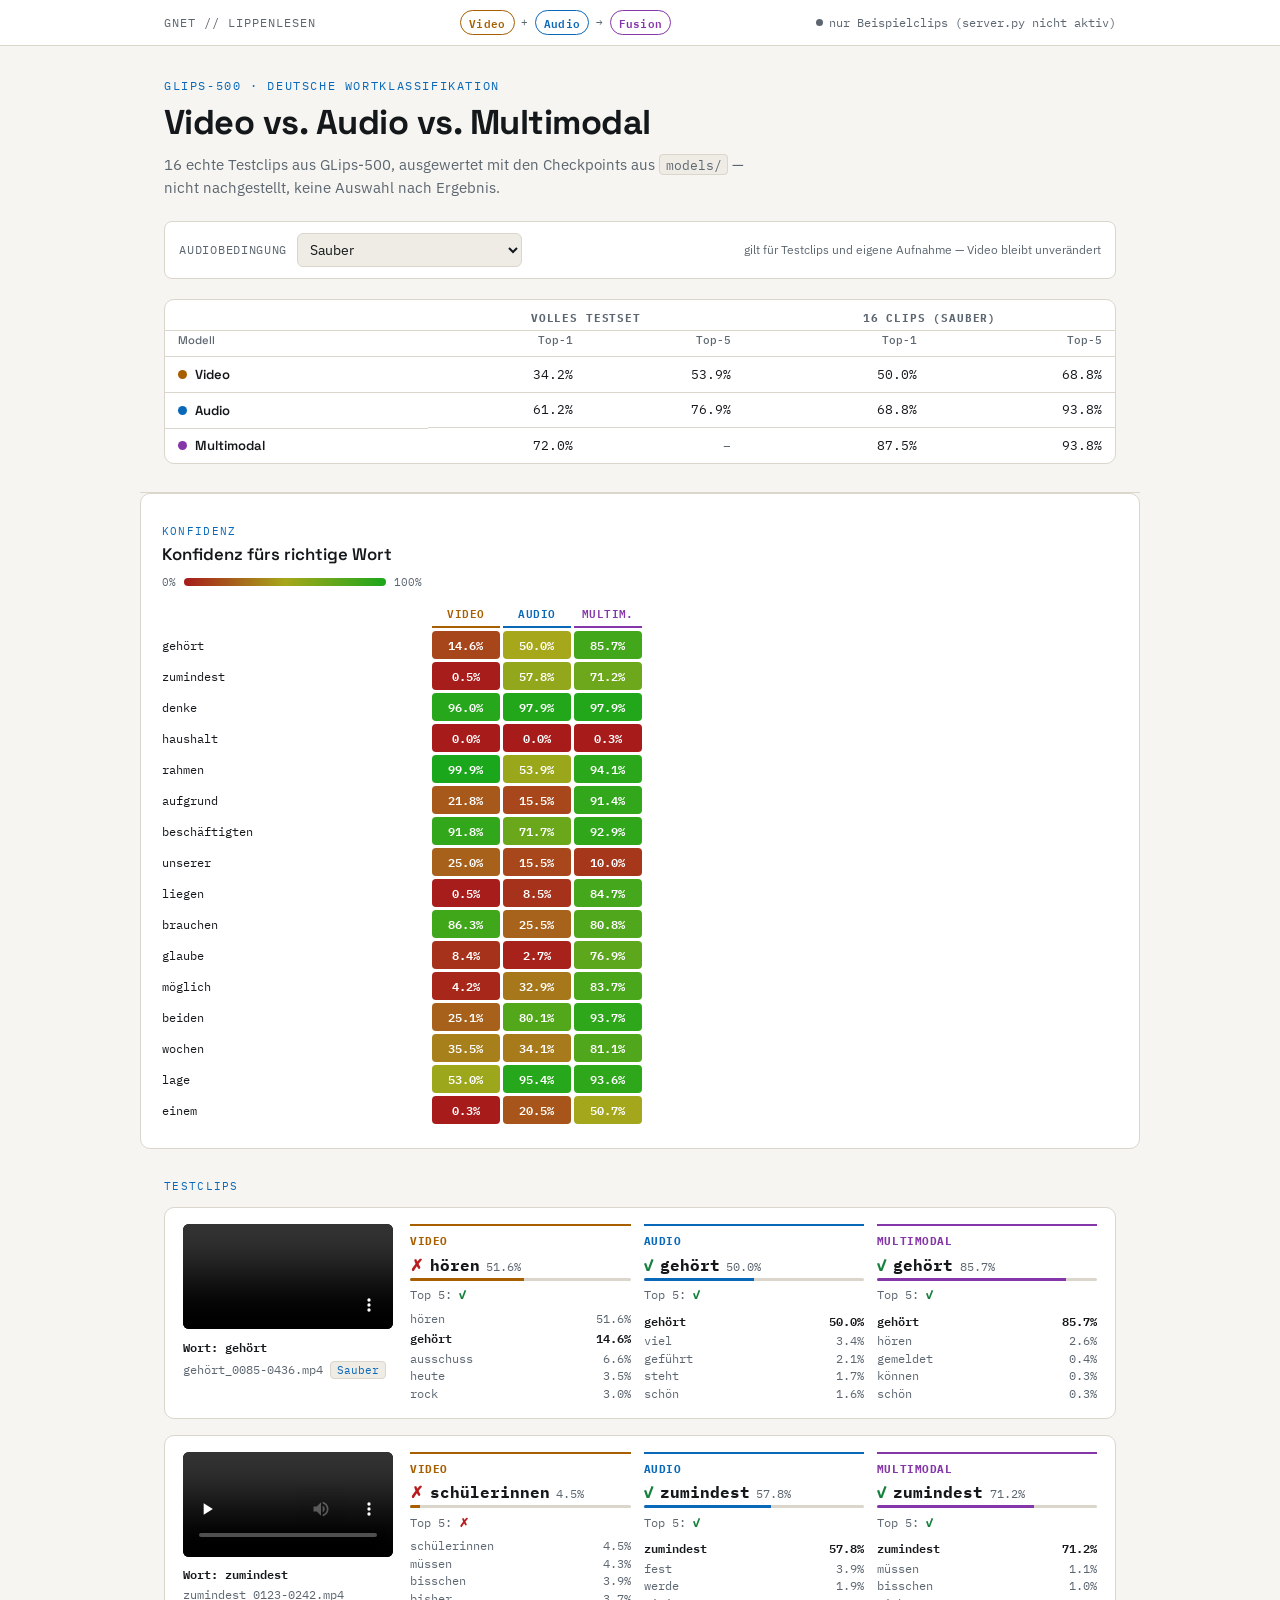
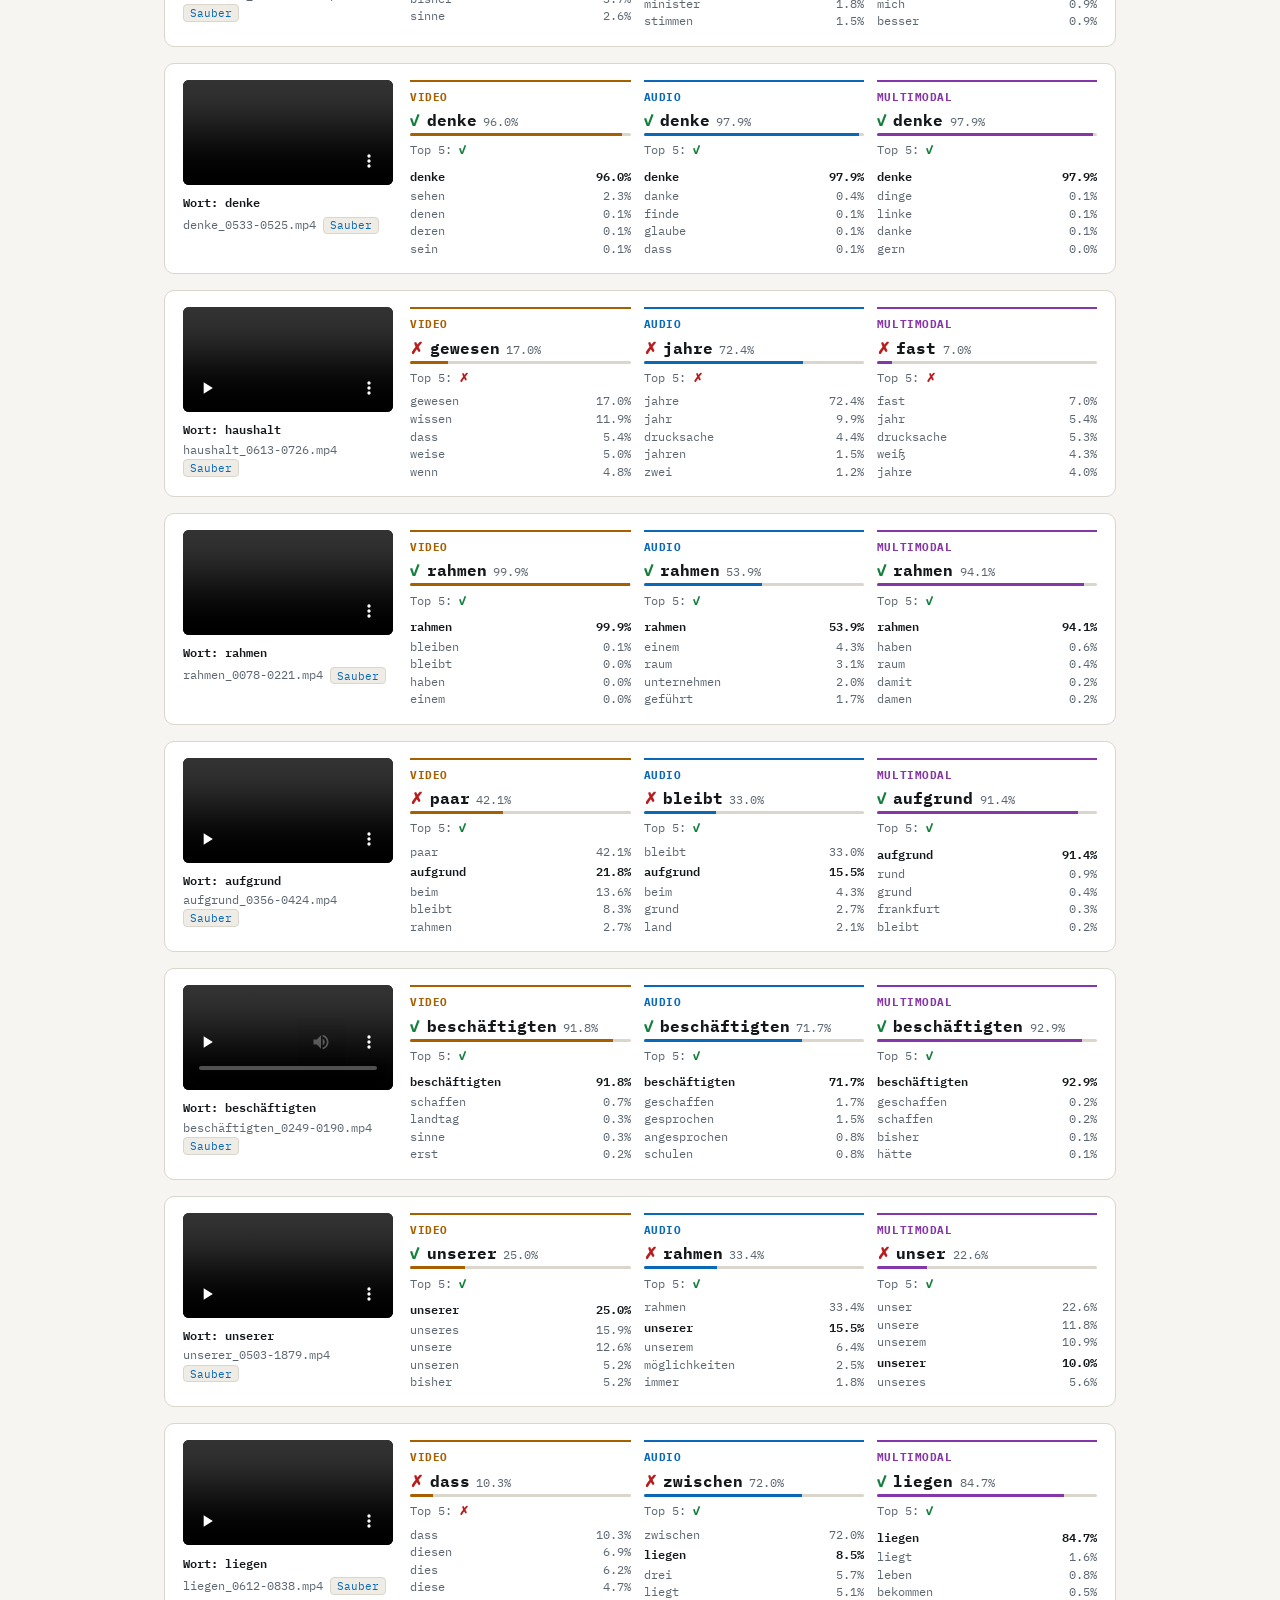
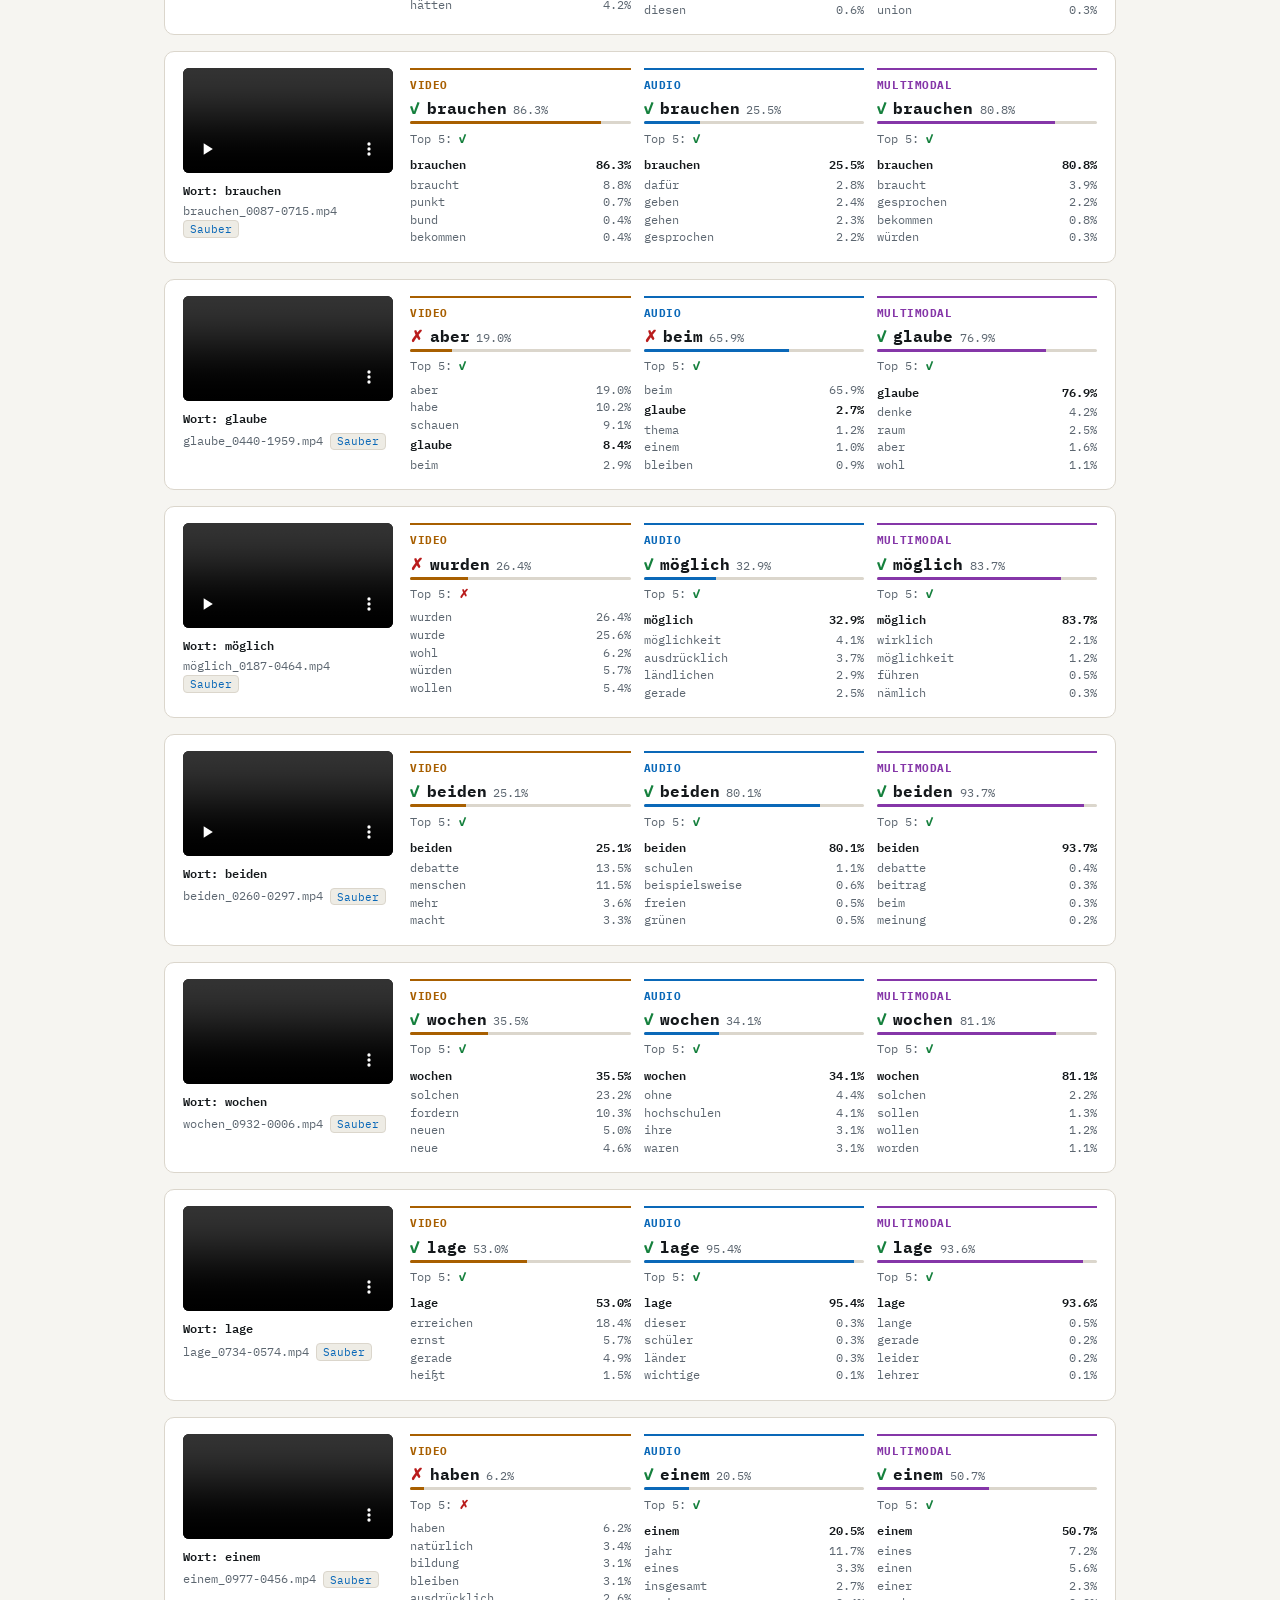
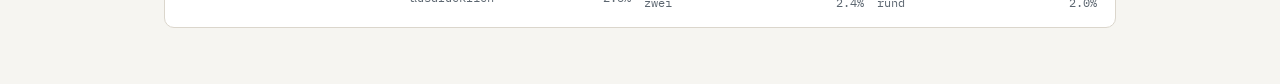
==== demo/index.html @ 942ed468 "demo fix. Re root" ====
<!doctype html>
<html lang="de">
<head>
<meta charset="utf-8">
<meta name="viewport" content="width=device-width, initial-scale=1">
<title>GNet Lippenlesen — Modellvergleich</title>
<link rel="preconnect" href="https://fonts.googleapis.com">
<link rel="preconnect" href="https://fonts.gstatic.com" crossorigin>
<link href="https://fonts.googleapis.com/css2?family=Space+Grotesk:wght@500;600;700&family=IBM+Plex+Mono:wght@400;500;600&family=IBM+Plex+Sans:wght@400;500;600&display=swap" rel="stylesheet">
<link rel="stylesheet" href="style.css">
</head>
<body>
<div class="masthead">
  <div class="wrap masthead-row">
    <span class="wordmark">GNET // LIPPENLESEN</span>
    <span class="chain" aria-hidden="true">
      <span class="chain-chip ch-video">Video</span>
      <span class="chain-plus">+</span>
      <span class="chain-chip ch-audio">Audio</span>
      <span class="chain-arrow">→</span>
      <span class="chain-chip ch-fusion">Fusion</span>
    </span>
    <span class="server-status" id="server-status">
      <span class="dot" id="status-dot"></span><span id="status-text">prüfe server…</span>
    </span>
  </div>
</div>

<header class="wrap">
  <p class="eyebrow">GLips-500 · deutsche Wortklassifikation</p>
  <h1>Video vs. Audio vs. Multimodal</h1>
  <p class="sub">
    16 echte Testclips aus GLips-500, ausgewertet mit den Checkpoints aus
    <code>models/</code> — nicht nachgestellt, keine Auswahl nach Ergebnis.
  </p>

  <div class="control-strip">
    <label for="noise-select">Audiobedingung</label>
    <select id="noise-select"></select>
    <span class="hint">gilt für Testclips und eigene Aufnahme — Video bleibt unverändert</span>
  </div>

  <div class="metrics-wrap">
    <table class="metrics-table" id="metrics-table">
      <thead>
        <tr class="mt-group-row">
          <th scope="col"></th>
          <th scope="col" colspan="2">Volles Testset</th>
          <th scope="col" colspan="2" id="mt-sample-head">16 Clips</th>
        </tr>
        <tr>
          <th scope="col" class="mt-model">Modell</th>
          <th scope="col">Top-1</th>
          <th scope="col">Top-5</th>
          <th scope="col">Top-1</th>
          <th scope="col">Top-5</th>
        </tr>
      </thead>
      <tbody id="metrics-tbody">
        <tr><td colspan="5">Lade Testergebnisse…</td></tr>
      </tbody>
    </table>
  </div>
</header>

<section class="wrap panel" id="record-section" hidden>
  <p class="tag">live</p>
  <h2>Selbst aufnehmen</h2>
  <p class="sub">
    Sag das Wort vor der Kamera — die Mundregion wird per MediaPipe FaceMesh
    zugeschnitten, genau wie beim Trainingsdatensatz, bevor alle drei Modelle darauf laufen.
  </p>
  <div class="record-target">
    <span class="label">Wort</span>
    <strong id="target-word">…</strong>
    <button id="shuffle-word" type="button">Neues Wort</button>
  </div>
  <div class="record-panels">
    <div class="record-panel">
      <div class="viewfinder">
        <video id="cam-preview" autoplay muted playsinline></video>
        <span class="vf-corner tl"></span><span class="vf-corner tr"></span>
        <span class="vf-corner bl"></span><span class="vf-corner br"></span>
      </div>
      <button id="record-btn" type="button" class="btn-primary">
        <span class="dot" id="rec-dot"></span>Aufnahme starten
      </button>
      <div class="record-status" id="record-status"></div>
    </div>
    <div class="record-panel" id="record-result" hidden>
      <video id="result-preview" controls playsinline></video>
      <div class="model-cols" id="record-cols"></div>
    </div>
  </div>
</section>

<section class="wrap panel">
  <p class="tag">konfidenz</p>
  <h2>Konfidenz fürs richtige Wort</h2>
  <div class="heatmap-legend">
    <span>0%</span>
    <div class="legend-bar"></div>
    <span>100%</span>
  </div>
  <div class="heatmap-table" id="heatmap"></div>
</section>

<section class="wrap">
  <p class="tag">testclips</p>
  <main id="clips"></main>
</section>

<script src="app.js"></script>
</body>
</html>
---- demo/style.css ----
/* tokens */
:root {
  color-scheme: dark light;
  --bg: #0a0d10;
  --panel: #12171c;
  --panel-2: #171e25;
  --hairline: #26323c;
  --text: #e9eef1;
  --text-dim: #7d8b98;

  /* one fixed identity color per modality, reused everywhere the three are
     compared -- masthead chips, table rows, heatmap columns, clip cards. */
  --ch-video: #ffb454;
  --ch-audio: #5cb8ff;
  --ch-fusion: #c792ea;

  --good: #4ade80;
  --bad: #f87171;

  --display: "Space Grotesk", system-ui, sans-serif;
  --mono: "IBM Plex Mono", ui-monospace, "Cascadia Code", Consolas, monospace;
  --sans: "IBM Plex Sans", -apple-system, "Segoe UI", Roboto, sans-serif;
}

@media (prefers-color-scheme: light) {
  :root {
    --bg: #f6f5f1;
    --panel: #ffffff;
    --panel-2: #eeece5;
    --hairline: #dbd6cc;
    --text: #14181b;
    --text-dim: #5c6670;

    --ch-video: #a85f00;
    --ch-audio: #0a68b8;
    --ch-fusion: #8536a8;

    --good: #15803d;
    --bad: #b91c1c;
  }
}

* { box-sizing: border-box; }

body {
  margin: 0;
  padding: 0 0 3.5rem;
  font-family: var(--sans);
  background: var(--bg);
  color: var(--text);
  -webkit-font-smoothing: antialiased;
}

.wrap {
  max-width: 1000px;
  margin-inline: auto;
  padding-inline: 1.5rem;
}

code {
  font-family: var(--mono);
  background: var(--panel-2);
  padding: 0.1rem 0.35rem;
  border-radius: 4px;
  font-size: 0.85em;
  border: 1px solid var(--hairline);
}

/* masthead */
.masthead {
  border-bottom: 1px solid var(--hairline);
  background: var(--panel);
}

.masthead-row {
  display: flex;
  align-items: center;
  justify-content: space-between;
  gap: 1rem;
  padding-block: 0.6rem;
}

.wordmark {
  font-family: var(--mono);
  font-size: 0.78rem;
  letter-spacing: 0.08em;
  color: var(--text-dim);
  white-space: nowrap;
}

.chain {
  display: flex;
  align-items: center;
  gap: 0.4rem;
  font-family: var(--mono);
  font-size: 0.66rem;
  letter-spacing: 0.03em;
}

.chain-chip {
  padding: 0.15rem 0.5rem;
  border-radius: 999px;
  border: 1px solid currentColor;
  font-weight: 600;
}
.chain-chip.ch-video { color: var(--ch-video); }
.chain-chip.ch-audio { color: var(--ch-audio); }
.chain-chip.ch-fusion { color: var(--ch-fusion); }

.chain-plus, .chain-arrow {
  color: var(--text-dim);
}

@media (max-width: 760px) {
  .chain { display: none; }
}

.server-status {
  display: flex;
  align-items: center;
  gap: 0.4rem;
  font-family: var(--mono);
  font-size: 0.72rem;
  color: var(--text-dim);
  white-space: nowrap;
}

.dot {
  width: 7px;
  height: 7px;
  border-radius: 50%;
  background: var(--text-dim);
  box-shadow: none;
  flex: none;
}

.dot.live {
  background: #4fd1c5;
  box-shadow: 0 0 0 3px color-mix(in srgb, #4fd1c5 25%, transparent);
}

.dot.rec {
  background: var(--bad);
  animation: pulse 1.2s ease-in-out infinite;
}

#rec-dot {
  display: none;
  margin-right: 0.4rem;
  vertical-align: middle;
}
#rec-dot.rec { display: inline-block; }

@media (prefers-reduced-motion: reduce) {
  .dot.rec { animation: none; }
}

@keyframes pulse {
  0%, 100% { box-shadow: 0 0 0 0 color-mix(in srgb, var(--bad) 55%, transparent); }
  50% { box-shadow: 0 0 0 5px color-mix(in srgb, var(--bad) 0%, transparent); }
}

/* header */
header.wrap {
  padding-top: 2rem;
  padding-bottom: 1.75rem;
  border-bottom: 1px solid var(--hairline);
}

.eyebrow {
  font-family: var(--mono);
  font-size: 0.72rem;
  text-transform: uppercase;
  letter-spacing: 0.14em;
  color: var(--ch-audio);
  margin: 0 0 0.6rem;
}

h1 {
  font-family: var(--display);
  font-size: clamp(1.6rem, 3vw, 2.15rem);
  font-weight: 700;
  letter-spacing: -0.015em;
  line-height: 1.15;
  margin: 0 0 0.65rem;
}

.sub {
  color: var(--text-dim);
  font-size: 0.92rem;
  line-height: 1.6;
  max-width: 68ch;
  margin: 0.35rem 0;
}

.control-strip {
  margin-top: 1.35rem;
  padding: 0.7rem 0.9rem;
  display: flex;
  align-items: center;
  gap: 0.6rem;
  flex-wrap: wrap;
  background: var(--panel);
  border: 1px solid var(--hairline);
  border-radius: 8px;
}

.control-strip label {
  font-family: var(--mono);
  font-size: 0.72rem;
  text-transform: uppercase;
  letter-spacing: 0.06em;
  color: var(--text-dim);
}

.control-strip select {
  font-family: var(--sans);
  font-size: 0.88rem;
  padding: 0.35rem 0.55rem;
  border-radius: 6px;
  border: 1px solid var(--hairline);
  background: var(--panel-2);
  color: var(--text);
}

.control-strip select:focus-visible,
button:focus-visible,
video:focus-visible {
  outline: 2px solid var(--ch-audio);
  outline-offset: 2px;
}

.control-strip .hint {
  font-size: 0.76rem;
  color: var(--text-dim);
  flex-basis: 100%;
}

@media (min-width: 640px) {
  .control-strip .hint { flex-basis: auto; margin-left: auto; text-align: right; }
}

/* metrics comparison table */
.metrics-wrap {
  margin-top: 1.25rem;
  overflow-x: auto;
  border: 1px solid var(--hairline);
  border-radius: 10px;
  background: var(--panel);
}

.metrics-table {
  width: 100%;
  border-collapse: collapse;
  font-family: var(--mono);
  font-size: 0.82rem;
  min-width: 480px;
}

.metrics-table th,
.metrics-table td {
  padding: 0.55rem 0.8rem;
  text-align: right;
  white-space: nowrap;
}

.metrics-table thead tr.mt-group-row th {
  font-size: 0.66rem;
  text-transform: uppercase;
  letter-spacing: 0.08em;
  color: var(--text-dim);
  border-bottom: 1px solid var(--hairline);
  padding-bottom: 0.3rem;
  padding-top: 0.7rem;
}

.metrics-table thead tr:not(.mt-group-row) th {
  font-size: 0.7rem;
  color: var(--text-dim);
  font-weight: 500;
  border-bottom: 1px solid var(--hairline);
  padding-top: 0.15rem;
  padding-bottom: 0.55rem;
}

.metrics-table th.mt-model,
.metrics-table td.mt-model {
  text-align: left;
  font-family: var(--display);
  font-weight: 600;
}

.metrics-table th[colspan] { text-align: center; }

.metrics-table tbody tr + tr td {
  border-top: 1px solid var(--hairline);
}

.metrics-table tbody td.mt-model {
  display: flex;
  align-items: center;
  gap: 0.5rem;
}

.ch-dot {
  width: 9px;
  height: 9px;
  border-radius: 50%;
  flex: none;
}
.ch-dot.ch-video { background: var(--ch-video); }
.ch-dot.ch-audio { background: var(--ch-audio); }
.ch-dot.ch-fusion { background: var(--ch-fusion); }

.metrics-table td.mt-dash { color: var(--text-dim); }

/* section scaffolding */
section.wrap {
  padding-top: 1.85rem;
}

.panel {
  padding: 1.15rem 1.3rem 1.5rem;
  margin-inline: auto;
  border: 1px solid var(--hairline);
  border-radius: 10px;
  background: var(--panel);
  max-width: 1000px;
}
.panel.wrap { padding-inline: 1.3rem; }

.tag {
  font-family: var(--mono);
  font-size: 0.68rem;
  text-transform: uppercase;
  letter-spacing: 0.12em;
  color: var(--ch-audio);
  margin: 0 0 0.35rem;
}

h2 {
  font-family: var(--display);
  font-size: 1.05rem;
  font-weight: 600;
  margin: 0 0 0.5rem;
}

/* buttons */
button {
  font-family: var(--mono);
  font-size: 0.78rem;
  padding: 0.4rem 0.75rem;
  border-radius: 6px;
  border: 1px solid var(--hairline);
  background: var(--panel-2);
  color: var(--text);
  cursor: pointer;
}

button:hover { border-color: var(--ch-audio); color: var(--ch-audio); }
button:disabled { opacity: 0.5; cursor: default; border-color: var(--hairline); color: var(--text); }

.btn-primary {
  background: var(--ch-audio);
  border-color: var(--ch-audio);
  color: #051423;
  font-weight: 600;
}
.btn-primary:hover { background: color-mix(in srgb, var(--ch-audio) 80%, black); border-color: var(--ch-audio); color: #051423; }
.btn-primary:disabled { background: var(--panel-2); color: var(--text-dim); border-color: var(--hairline); }

/* record section */
.record-target {
  display: flex;
  align-items: center;
  gap: 0.6rem;
  margin: 0.8rem 0 1rem;
  font-size: 0.95rem;
}

.record-target .label {
  font-family: var(--mono);
  font-size: 0.7rem;
  text-transform: uppercase;
  color: var(--text-dim);
}

.record-target strong {
  font-family: var(--mono);
  font-size: 1.05rem;
  color: var(--ch-audio);
}

.record-panels {
  display: grid;
  grid-template-columns: 1fr 1fr;
  gap: 1.5rem;
  align-items: start;
}

@media (max-width: 700px) {
  .record-panels { grid-template-columns: 1fr; }
}

.viewfinder {
  position: relative;
  width: 100%;
  max-width: 320px;
}

.viewfinder video {
  width: 100%;
  aspect-ratio: 4/3;
  object-fit: cover;
  border-radius: 6px;
  background: #000;
  display: block;
}

.vf-corner {
  position: absolute;
  width: 16px;
  height: 16px;
  border: 2px solid var(--ch-audio);
  opacity: 0.85;
}
.vf-corner.tl { top: -1px; left: -1px; border-right: none; border-bottom: none; }
.vf-corner.tr { top: -1px; right: -1px; border-left: none; border-bottom: none; }
.vf-corner.bl { bottom: -1px; left: -1px; border-right: none; border-top: none; }
.vf-corner.br { bottom: -1px; right: -1px; border-left: none; border-top: none; }

.record-panel { margin-top: 0.75rem; }
.record-panel > button { margin-top: 0.7rem; }

#result-preview {
  width: 100%;
  max-width: 320px;
  aspect-ratio: 1/1;
  border-radius: 6px;
  background: #000;
  display: block;
  object-fit: contain;
}

.record-status {
  margin-top: 0.55rem;
  font-family: var(--mono);
  font-size: 0.78rem;
  color: var(--text-dim);
  min-height: 1.2em;
}

.record-status.warn { color: var(--bad); }

/* heatmap */
.heatmap-legend {
  display: flex;
  align-items: center;
  gap: 0.5rem;
  font-family: var(--mono);
  font-size: 0.7rem;
  color: var(--text-dim);
  max-width: 260px;
  margin: 0.6rem 0 0.9rem;
}

.legend-bar {
  flex: 1;
  height: 8px;
  border-radius: 4px;
  background: linear-gradient(to right,
    hsl(0, 72%, 38%), hsl(60, 72%, 38%), hsl(120, 72%, 38%));
}

.heatmap-table {
  display: grid;
  grid-template-columns: minmax(96px, 1fr) repeat(3, 68px);
  gap: 3px;
  font-family: var(--mono);
  font-size: 0.76rem;
  max-width: 480px;
  overflow-x: auto;
}

.heatmap-table .hm-head {
  font-size: 0.66rem;
  text-transform: uppercase;
  letter-spacing: 0.04em;
  text-align: center;
  padding-bottom: 4px;
  font-weight: 600;
  border-bottom: 2px solid transparent;
}
.heatmap-table .hm-head.ch-video { color: var(--ch-video); border-color: var(--ch-video); }
.heatmap-table .hm-head.ch-audio { color: var(--ch-audio); border-color: var(--ch-audio); }
.heatmap-table .hm-head.ch-fusion { color: var(--ch-fusion); border-color: var(--ch-fusion); }

.heatmap-table .hm-word {
  color: var(--text);
  display: flex;
  align-items: center;
  padding-right: 0.4rem;
  white-space: nowrap;
  overflow: hidden;
  text-overflow: ellipsis;
}

.hm-cell {
  border-radius: 4px;
  display: flex;
  align-items: center;
  justify-content: center;
  color: #fff;
  font-weight: 600;
  font-variant-numeric: tabular-nums;
  padding: 0.25rem 0;
}

/* clip cards */
#clips {
  display: flex;
  flex-direction: column;
  gap: 1rem;
  margin-top: 0.9rem;
}

.clip-card {
  display: grid;
  grid-template-columns: 210px 1fr;
  gap: 1.1rem;
  border: 1px solid var(--hairline);
  border-radius: 10px;
  padding: 1rem 1.1rem;
  background: var(--panel);
}

@media (max-width: 640px) {
  .clip-card { grid-template-columns: 1fr; }
}

.clip-card video {
  width: 100%;
  border-radius: 6px;
  background: #000;
  display: block;
}

.clip-meta {
  font-family: var(--mono);
  font-size: 0.76rem;
  color: var(--text-dim);
  margin-top: 0.45rem;
  display: flex;
  flex-direction: column;
  gap: 0.15rem;
}

.clip-meta .truth {
  color: var(--text);
  font-weight: 600;
}

.audio-tag {
  display: inline-block;
  margin-top: 0.15rem;
  padding: 0.05rem 0.4rem;
  border-radius: 4px;
  background: var(--panel-2);
  border: 1px solid var(--hairline);
  font-size: 0.68rem;
  color: var(--ch-audio);
}

.model-cols {
  display: grid;
  grid-template-columns: repeat(3, 1fr);
  gap: 0.8rem;
}

@media (max-width: 560px) {
  .model-cols { grid-template-columns: 1fr; }
}

.model-col {
  border-top: 2px solid var(--hairline);
  padding-top: 0.5rem;
}
.model-col.ch-video { border-color: var(--ch-video); }
.model-col.ch-audio { border-color: var(--ch-audio); }
.model-col.ch-fusion { border-color: var(--ch-fusion); }

.model-col h3 {
  margin: 0 0 0.4rem;
  font-family: var(--mono);
  font-size: 0.7rem;
  text-transform: uppercase;
  letter-spacing: 0.05em;
}
.model-col.ch-video h3 { color: var(--ch-video); }
.model-col.ch-audio h3 { color: var(--ch-audio); }
.model-col.ch-fusion h3 { color: var(--ch-fusion); }

.pred-top1 {
  font-family: var(--mono);
  font-size: 1rem;
  font-weight: 700;
  display: flex;
  align-items: baseline;
  gap: 0.4rem;
}

.pred-top1 .prob {
  font-size: 0.76rem;
  font-weight: 400;
  color: var(--text-dim);
}

.mark { font-weight: 700; font-family: var(--mono); }
.mark.ok { color: var(--good); }
.mark.bad { color: var(--bad); }

.top5-status {
  font-family: var(--mono);
  font-size: 0.72rem;
  color: var(--text-dim);
  margin-top: 0.4rem;
}

.top5 {
  list-style: none;
  margin: 0.45rem 0 0;
  padding: 0;
  font-family: var(--mono);
  font-size: 0.74rem;
  color: var(--text-dim);
}
.top5 li {
  display: flex;
  justify-content: space-between;
  padding: 0.08rem 0;
}
.top5 li.hit { color: var(--text); font-weight: 600; }

.bar-track {
  height: 3px;
  background: var(--hairline);
  border-radius: 2px;
  margin-top: 3px;
  overflow: hidden;
}
.bar-fill { height: 100%; }
.model-col.ch-video .bar-fill { background: var(--ch-video); }
.model-col.ch-audio .bar-fill { background: var(--ch-audio); }
.model-col.ch-fusion .bar-fill { background: var(--ch-fusion); }
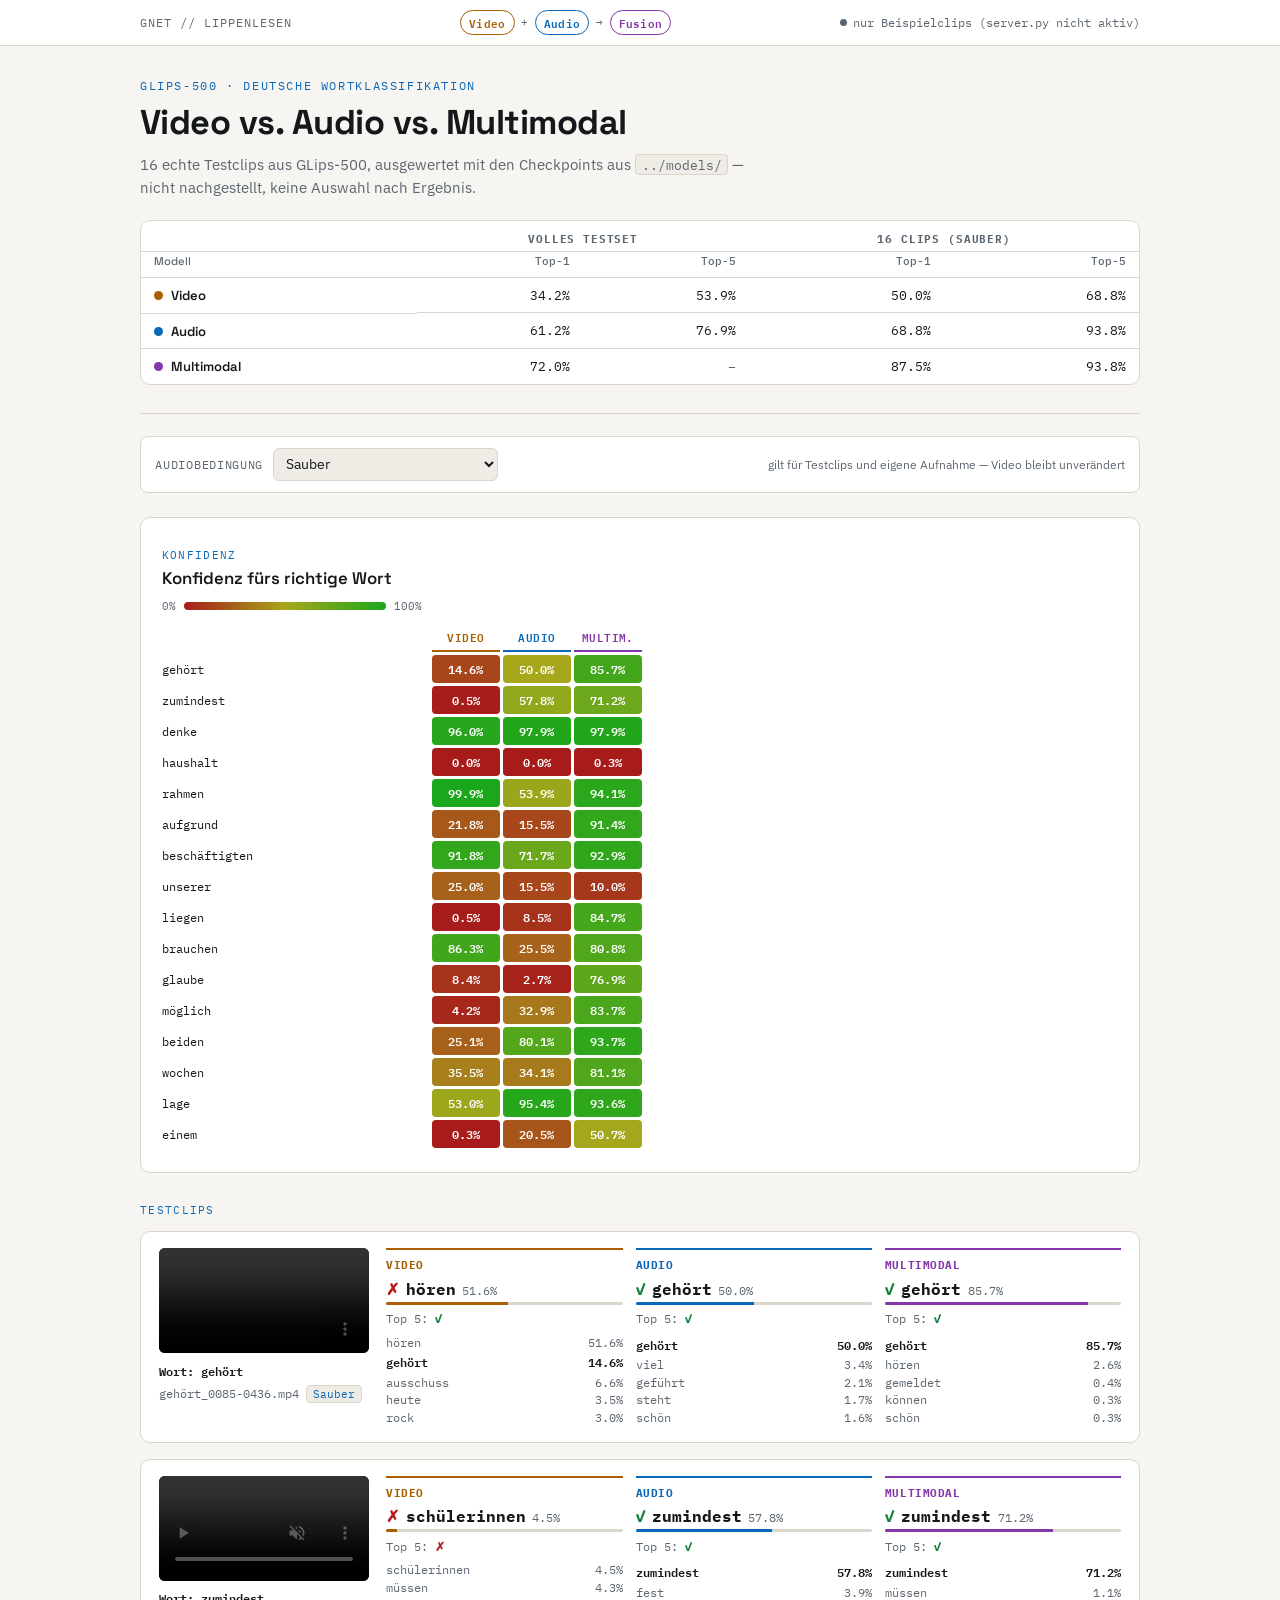
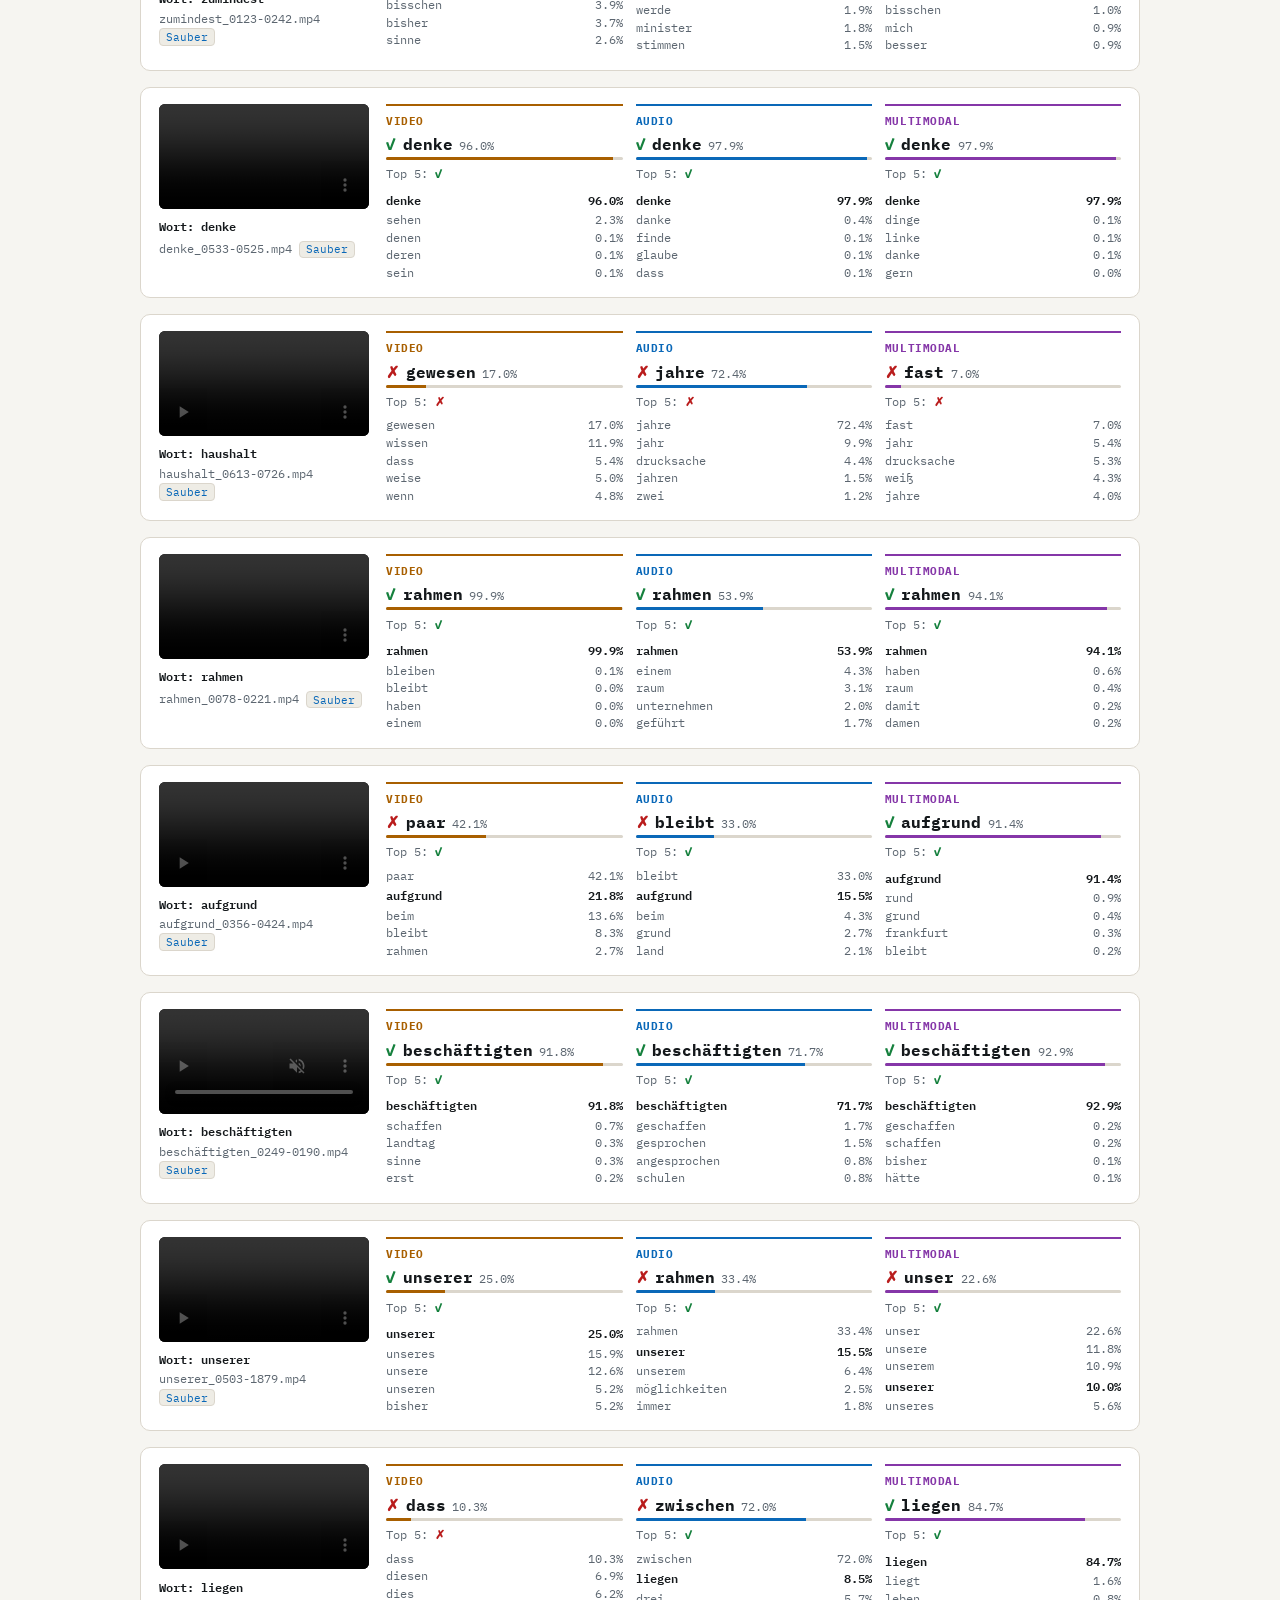
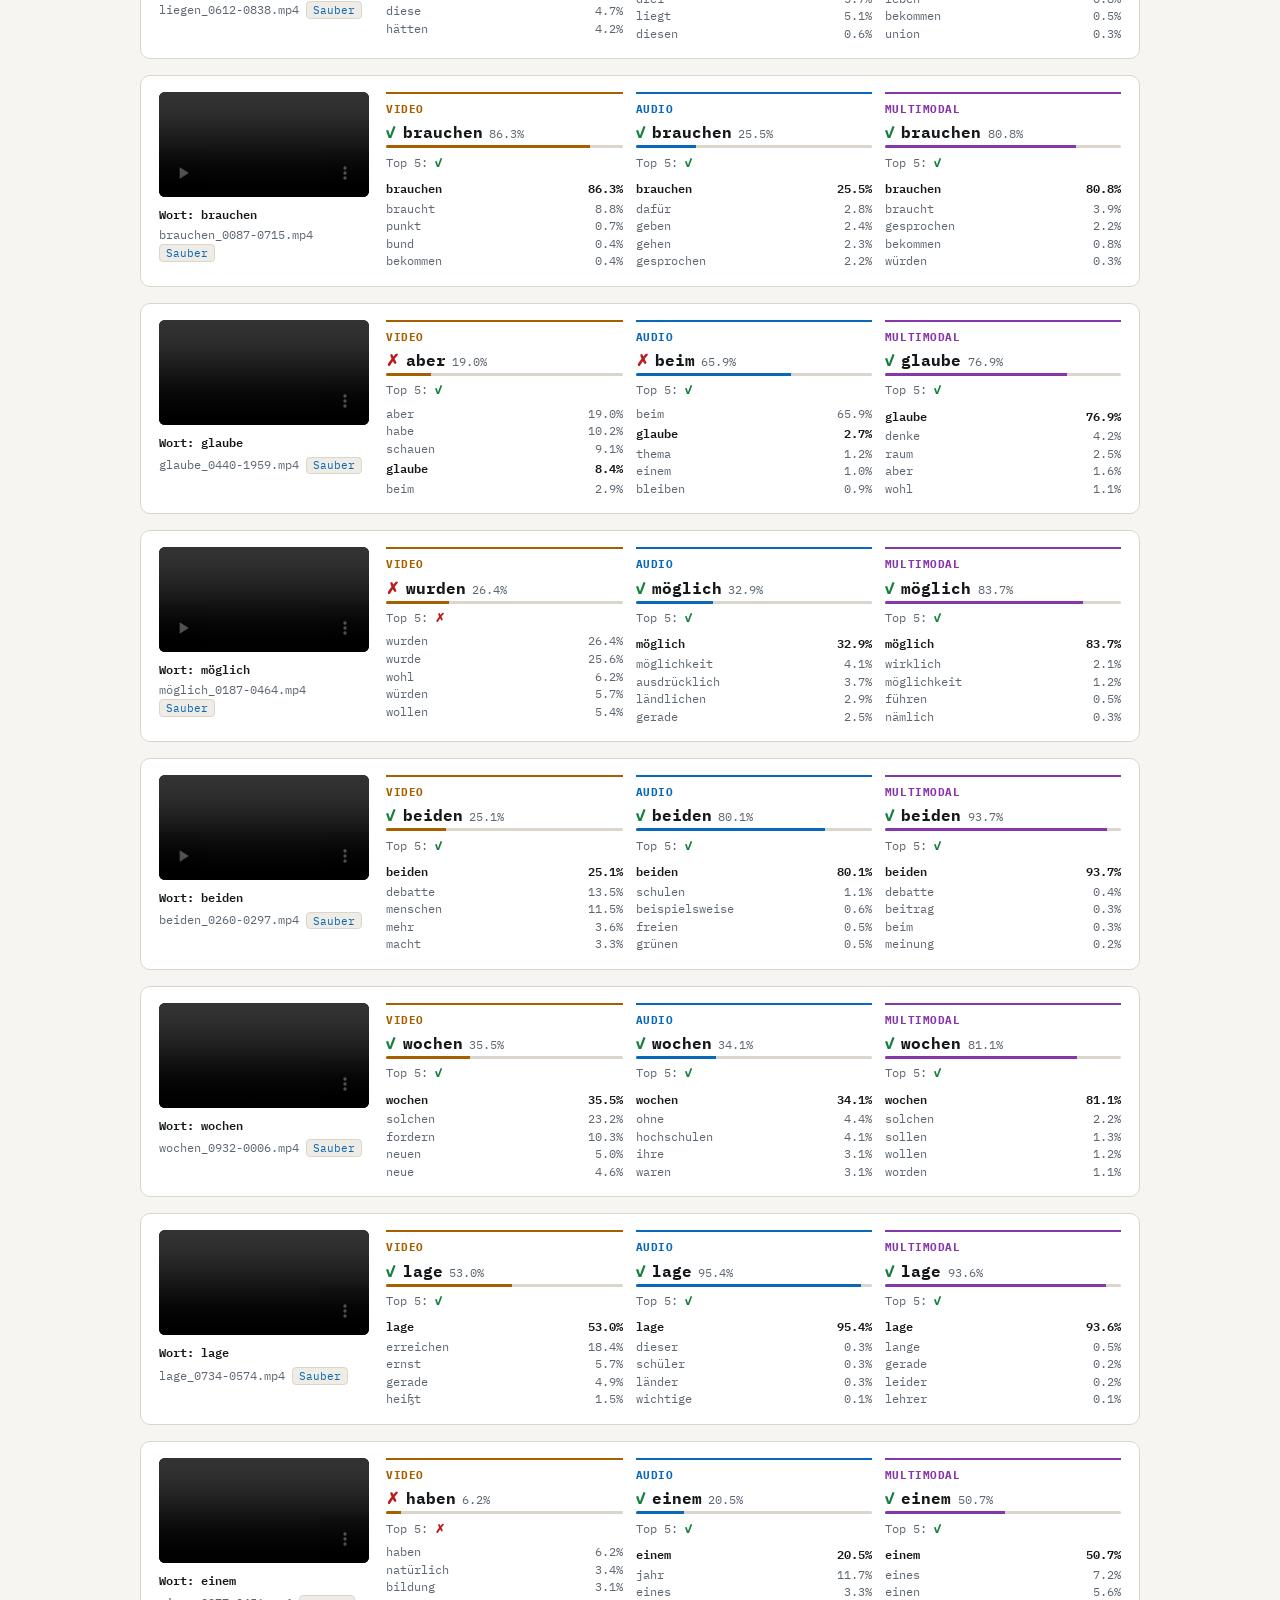
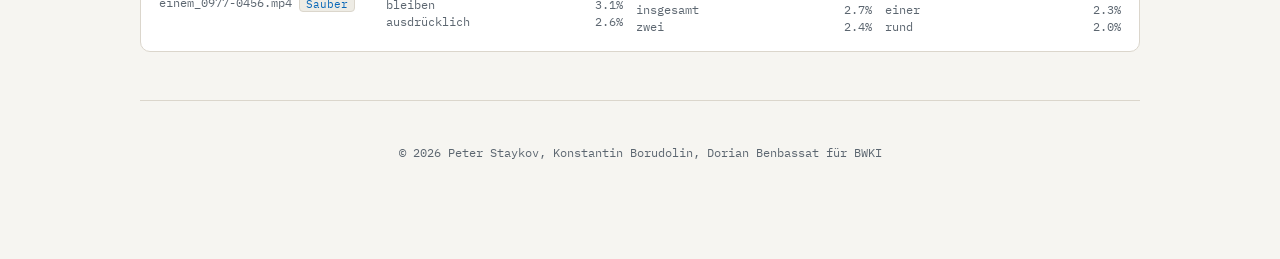
==== commit 654376de: "Add files via upload" ====
--- a/demo/index.html
+++ b/demo/index.html
@@ -31,14 +31,8 @@
   <h1>Video vs. Audio vs. Multimodal</h1>
   <p class="sub">
     16 echte Testclips aus GLips-500, ausgewertet mit den Checkpoints aus
-    <code>models/</code> — nicht nachgestellt, keine Auswahl nach Ergebnis.
+    <code>../models/</code> — nicht nachgestellt, keine Auswahl nach Ergebnis.
   </p>
-
-  <div class="control-strip">
-    <label for="noise-select">Audiobedingung</label>
-    <select id="noise-select"></select>
-    <span class="hint">gilt für Testclips und eigene Aufnahme — Video bleibt unverändert</span>
-  </div>
 
   <div class="metrics-wrap">
     <table class="metrics-table" id="metrics-table">
@@ -63,6 +57,14 @@
   </div>
 </header>
 
+<div class="wrap">
+  <div class="control-strip">
+    <label for="noise-select">Audiobedingung</label>
+    <select id="noise-select"></select>
+    <span class="hint">gilt für Testclips und eigene Aufnahme — Video bleibt unverändert</span>
+  </div>
+</div>
+
 <section class="wrap panel" id="record-section" hidden>
   <p class="tag">live</p>
   <h2>Selbst aufnehmen</h2>
@@ -79,6 +81,7 @@
     <div class="record-panel">
       <div class="viewfinder">
         <video id="cam-preview" autoplay muted playsinline></video>
+        <div id="record-countdown" class="viewfinder-countdown"></div>
         <span class="vf-corner tl"></span><span class="vf-corner tr"></span>
         <span class="vf-corner bl"></span><span class="vf-corner br"></span>
       </div>
@@ -87,9 +90,14 @@
       </button>
       <div class="record-status" id="record-status"></div>
     </div>
-    <div class="record-panel" id="record-result" hidden>
-      <video id="result-preview" controls playsinline></video>
-      <div class="model-cols" id="record-cols"></div>
+    <div class="record-panel" id="record-result">
+      <div id="result-video-skeleton" class="skeleton-box"></div>
+      <video id="result-preview" controls autoplay muted loop playsinline style="display:none"></video>
+      <div class="model-cols" id="record-cols">
+        <div class="model-col ch-video"></div>
+        <div class="model-col ch-audio"></div>
+        <div class="model-col ch-fusion"></div>
+      </div>
     </div>
   </div>
 </section>
@@ -110,6 +118,10 @@
   <main id="clips"></main>
 </section>
 
+<footer class="wrap">
+  <p>© 2026 Peter Staykov, Konstantin Borudolin, Dorian Benbassat für BWKI</p>
+</footer>
+
 <script src="app.js"></script>
 </body>
 </html>
--- a/demo/style.css
+++ b/demo/style.css
@@ -54,7 +54,6 @@
 .wrap {
   max-width: 1000px;
   margin-inline: auto;
-  padding-inline: 1.5rem;
 }
 
 code {
@@ -195,6 +194,7 @@
 
 .control-strip {
   margin-top: 1.35rem;
+  margin-bottom: 1.5rem;
   padding: 0.7rem 0.9rem;
   display: flex;
   align-items: center;
@@ -370,6 +370,11 @@
 .btn-primary:disabled { background: var(--panel-2); color: var(--text-dim); border-color: var(--hairline); }
 
 /* record section */
+
+#record-section {
+  margin-bottom: 1.5rem;
+}
+
 .record-target {
   display: flex;
   align-items: center;
@@ -428,6 +433,45 @@
 .vf-corner.tr { top: -1px; right: -1px; border-left: none; border-bottom: none; }
 .vf-corner.bl { bottom: -1px; left: -1px; border-right: none; border-top: none; }
 .vf-corner.br { bottom: -1px; right: -1px; border-left: none; border-top: none; }
+
+.viewfinder-countdown {
+  position: absolute;
+  top: 50%;
+  left: 50%;
+  transform: translate(-50%, -50%);
+  font-family: var(--display);
+  font-size: 4rem;
+  font-weight: 700;
+  color: white;
+  text-shadow: 0 0 10px rgba(0,0,0,0.5);
+  pointer-events: none;
+  z-index: 10;
+  opacity: 0;
+  transition: opacity 0.2s;
+}
+.viewfinder-countdown.show {
+  opacity: 1;
+}
+.viewfinder.recording {
+  outline: 4px solid var(--bad);
+  outline-offset: -4px;
+  border-radius: 6px;
+}
+
+.skeleton-box {
+  width: 100%;
+  max-width: 320px;
+  aspect-ratio: 1/1;
+  background: var(--panel-2);
+  border-radius: 6px;
+  margin-bottom: 1rem;
+}
+
+.model-col:empty {
+  min-height: 120px;
+  background: linear-gradient(to bottom, var(--panel-2), transparent);
+  border-radius: 0 0 6px 6px;
+}
 
 .record-panel { margin-top: 0.75rem; }
 .record-panel > button { margin-top: 0.7rem; }
@@ -440,6 +484,7 @@
   background: #000;
   display: block;
   object-fit: contain;
+  margin-bottom: 1rem;
 }
 
 .record-status {
@@ -600,6 +645,16 @@
 .model-col.ch-audio h3 { color: var(--ch-audio); }
 .model-col.ch-fusion h3 { color: var(--ch-fusion); }
 
+footer.wrap {
+  margin-top: 3rem;
+  padding-block: 2rem;
+  text-align: center;
+  font-family: var(--mono);
+  font-size: 0.72rem;
+  color: var(--text-dim);
+  border-top: 1px solid var(--hairline);
+}
+
 .pred-top1 {
   font-family: var(--mono);
   font-size: 1rem;
